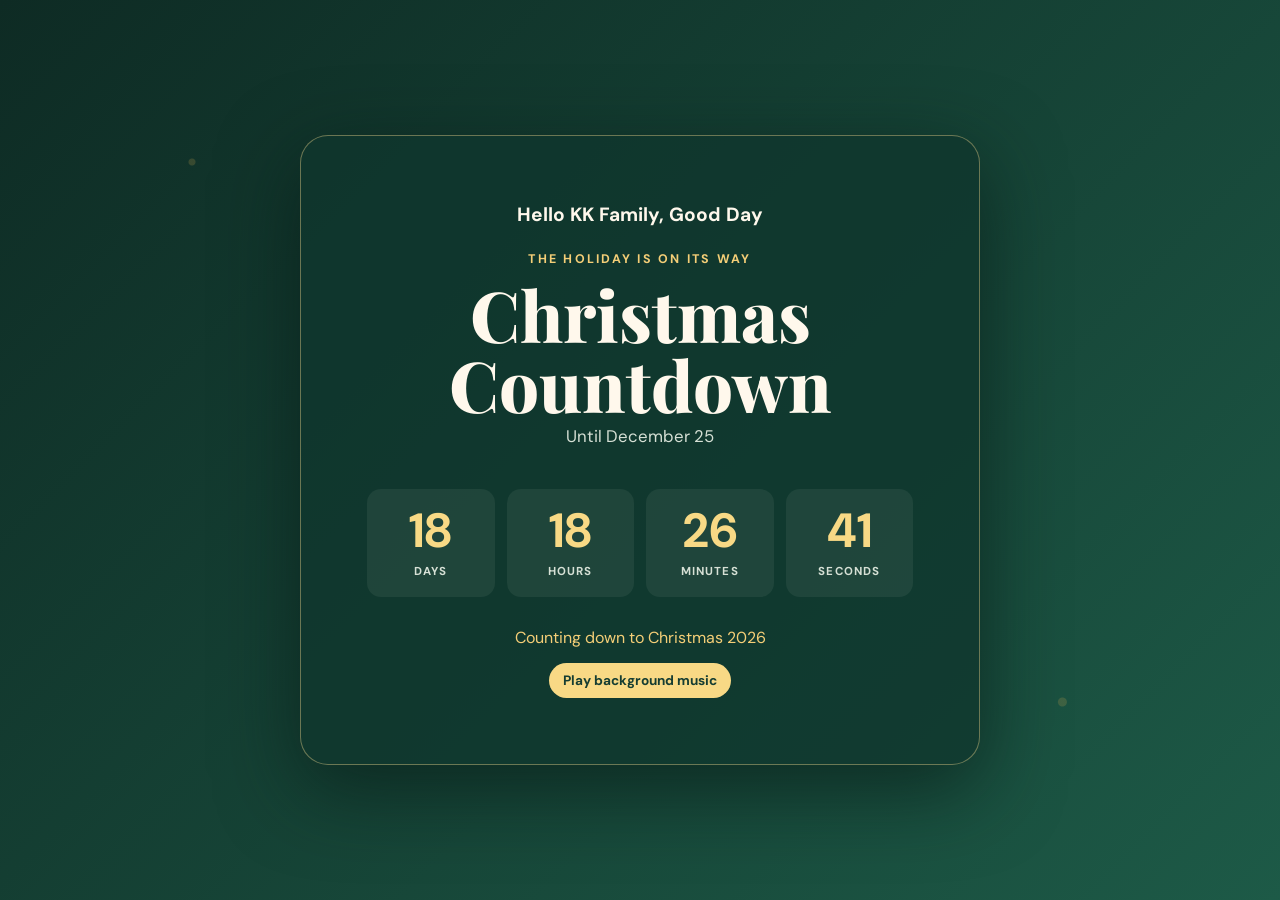
==== index.html @ fd0c92f4 "deploy birthday site" ====
<!doctype html>
<html lang="en">
  <head>
    <meta charset="UTF-8" />
    <meta name="viewport" content="width=device-width, initial-scale=1.0" />
    <title>Christmas Countdown</title>
    <link rel="preconnect" href="https://fonts.googleapis.com" />
    <link rel="preconnect" href="https://fonts.gstatic.com" crossorigin />
    <link
      href="https://fonts.googleapis.com/css2?family=DM+Sans:wght@400;500;700&family=Playfair+Display:wght@700;800&display=swap"
      rel="stylesheet"
    />
    <link rel="stylesheet" href="styles.css" />
  </head>
  <body>
    <main class="countdown-card" aria-labelledby="page-title">
      <p class="greeting">Hello KK Family, Good Day</p>
      <p class="eyebrow">The holiday is on its way</p>
      <h1 id="page-title">Christmas Countdown</h1>
      <p class="intro">Until December 25</p>

      <section class="timer" aria-label="Time remaining until Christmas">
        <div class="time-unit">
          <strong id="days">0</strong>
          <span>Days</span>
        </div>
        <div class="time-unit">
          <strong id="hours">0</strong>
          <span>Hours</span>
        </div>
        <div class="time-unit">
          <strong id="minutes">0</strong>
          <span>Minutes</span>
        </div>
        <div class="time-unit">
          <strong id="seconds">0</strong>
          <span>Seconds</span>
        </div>
      </section>

      <p id="status" class="status" aria-live="polite"></p>
      <button id="music-toggle" class="music-toggle" type="button">Play background music</button>
    </main>
    <iframe
      class="background-audio"
      title="Boulevard of Broken Dreams by Green Day"
      src="https://www.youtube.com/embed/hBvJyi3fbtA?autoplay=1&loop=1&playlist=hBvJyi3fbtA&controls=0&rel=0"
      allow="autoplay; encrypted-media"
    ></iframe>
    <script src="script.js"></script>
  </body>
</html>
---- styles.css ----
:root {
  color: #fff8ec;
  background: #153d32;
  font-family: "DM Sans", sans-serif;
}

* { box-sizing: border-box; }

.background-audio {
  position: fixed;
  width: 1px;
  height: 1px;
  opacity: 0;
  pointer-events: none;
  border: 0;
}

body {
  min-height: 100vh;
  margin: 0;
  display: grid;
  place-items: center;
  padding: 24px;
  background:
    radial-gradient(circle at 15% 18%, #d3a84d33 0 3px, transparent 4px),
    radial-gradient(circle at 83% 78%, #d3a84d33 0 4px, transparent 5px),
    linear-gradient(135deg, #0e2b24, #1d5a47);
}

.countdown-card {
  width: min(680px, 100%);
  padding: clamp(34px, 7vw, 66px);
  text-align: center;
  border: 1px solid #f6d78d66;
  border-radius: 28px;
  background: #10362dcc;
  box-shadow: 0 24px 80px #071b16aa;
}

.eyebrow, .intro, .status { margin: 0; }
.greeting { margin: 0 0 24px; color: #fff8ec; font-size: clamp(1rem, 2.5vw, 1.2rem); font-weight: 700; }
.eyebrow { color: #f4ce77; font-size: .78rem; font-weight: 700; letter-spacing: .18em; text-transform: uppercase; }
h1 { margin: 12px 0 6px; font: 800 clamp(2.3rem, 7vw, 4.4rem)/1 "Playfair Display", serif; }
.intro { color: #d6e0d5; font-size: 1.05rem; }

.timer { display: grid; grid-template-columns: repeat(4, 1fr); gap: 12px; margin: 42px 0 30px; }
.time-unit { padding: 18px 8px; border-radius: 14px; background: #fff8ec10; }
.time-unit strong { display: block; color: #f8d985; font-size: clamp(1.7rem, 5vw, 3rem); line-height: 1; }
.time-unit span { display: block; margin-top: 9px; color: #d6e0d5; font-size: .72rem; font-weight: 700; letter-spacing: .1em; text-transform: uppercase; }
.status { min-height: 1.5em; color: #f4ce77; }
.music-toggle {
  margin-top: 12px;
  padding: 9px 14px;
  color: #153d32;
  font: inherit;
  font-size: .85rem;
  font-weight: 700;
  border: 0;
  border-radius: 999px;
  background: #f8d985;
  cursor: pointer;
}
.music-toggle:hover { background: #fff0bf; }

@media (max-width: 470px) {
  .timer { grid-template-columns: repeat(2, 1fr); margin: 30px 0 24px; }
}
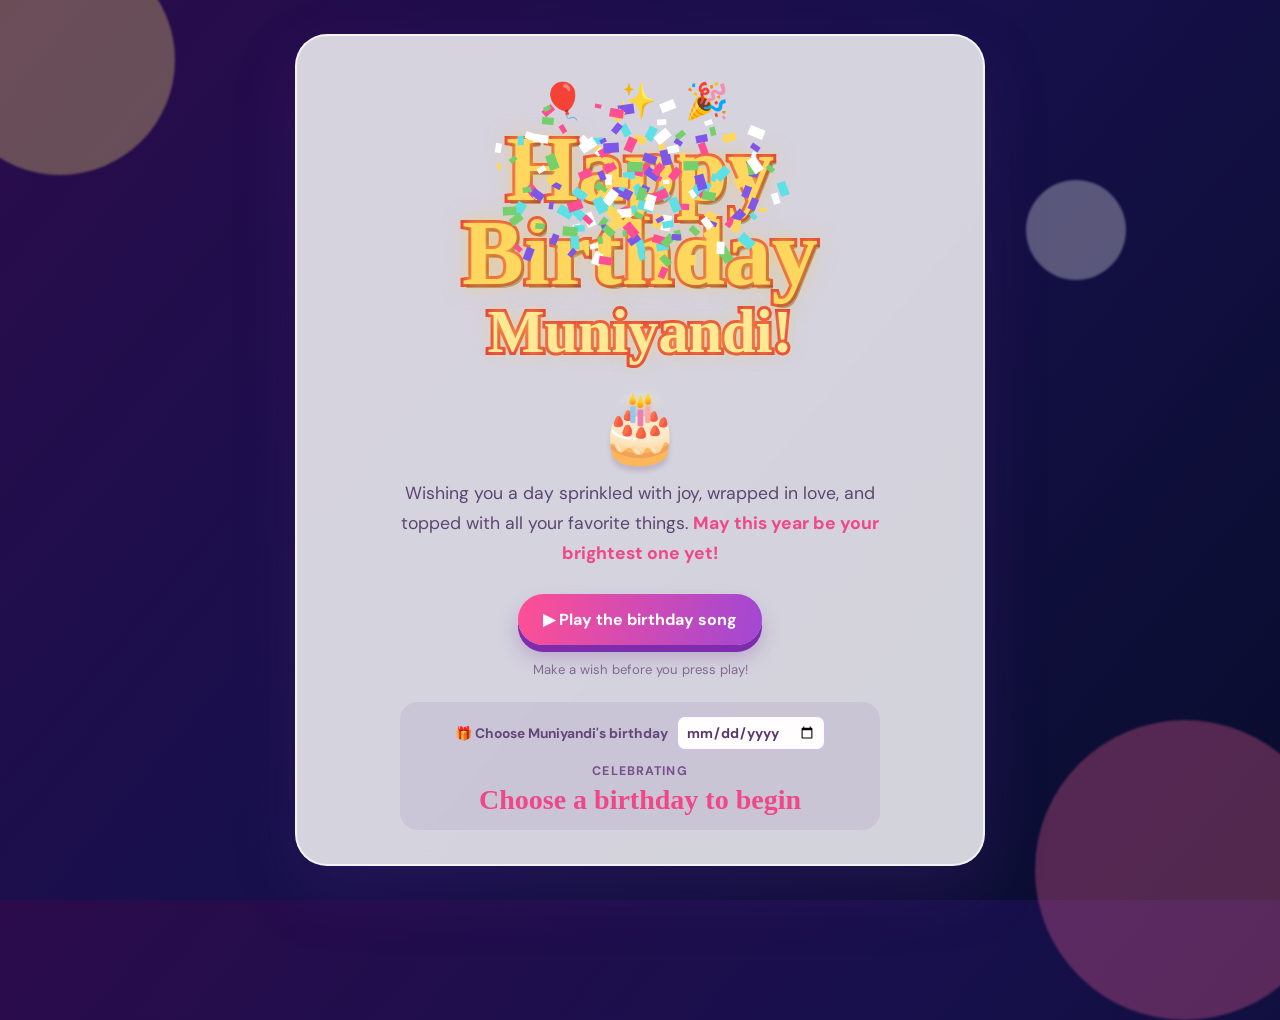
==== commit 30c32d0c: "Deploy Birthday Site" ====
--- a/index.html
+++ b/index.html
@@ -1,52 +1,129 @@
 <!doctype html>
 <html lang="en">
-  <head>
-    <meta charset="UTF-8" />
-    <meta name="viewport" content="width=device-width, initial-scale=1.0" />
-    <title>Christmas Countdown</title>
-    <link rel="preconnect" href="https://fonts.googleapis.com" />
-    <link rel="preconnect" href="https://fonts.gstatic.com" crossorigin />
-    <link
-      href="https://fonts.googleapis.com/css2?family=DM+Sans:wght@400;500;700&family=Playfair+Display:wght@700;800&display=swap"
-      rel="stylesheet"
-    />
-    <link rel="stylesheet" href="styles.css" />
-  </head>
-  <body>
-    <main class="countdown-card" aria-labelledby="page-title">
-      <p class="greeting">Hello KK Family, Good Day</p>
-      <p class="eyebrow">The holiday is on its way</p>
-      <h1 id="page-title">Christmas Countdown</h1>
-      <p class="intro">Until December 25</p>
+<head>
+  <meta charset="UTF-8" />
+  <meta name="viewport" content="width=device-width, initial-scale=1.0" />
+  <title>Happy Birthday!</title>
+  <style>
+    @import url('https://fonts.googleapis.com/css2?family=Baloo+2:wght@500;600;700;800&family=DM+Sans:wght@400;500;700&display=swap');
 
-      <section class="timer" aria-label="Time remaining until Christmas">
-        <div class="time-unit">
-          <strong id="days">0</strong>
-          <span>Days</span>
-        </div>
-        <div class="time-unit">
-          <strong id="hours">0</strong>
-          <span>Hours</span>
-        </div>
-        <div class="time-unit">
-          <strong id="minutes">0</strong>
-          <span>Minutes</span>
-        </div>
-        <div class="time-unit">
-          <strong id="seconds">0</strong>
-          <span>Seconds</span>
-        </div>
+    :root { --ink:#4b265f; --pink:#ff5d9e; --yellow:#ffd75f; --cream:#fffaf1; }
+    * { box-sizing:border-box; }
+    body {
+      min-height:100vh; margin:0; overflow:hidden; color:var(--ink);
+      font-family:"DM Sans", sans-serif;
+      background:linear-gradient(130deg,#2b0b4b 0%,#17104c 48%,#080d2c 100%);
+    }
+    .bubble { position:absolute; border-radius:50%; opacity:.3; filter:blur(1px); animation: drift 11s ease-in-out infinite; }
+    .bubble.one {width:230px;height:230px; background:#ffe977; top:-55px;left:-55px;}
+    .bubble.two {width:300px;height:300px; background:#ff689d; bottom:-120px;right:-55px; animation-delay:-4s;}
+    .bubble.three {width:100px;height:100px; background:#fff; top:20%;right:12%; animation-delay:-7s;}
+    @keyframes drift { 50% { transform:translate(25px,35px) scale(1.12); } }
+    #balloons { position:fixed; inset:0; pointer-events:none; overflow:hidden; z-index:0; }
+    .balloon { position:absolute; bottom:-90px; font-size:clamp(2rem,4vw,3.6rem); filter:drop-shadow(0 5px 5px rgba(0,0,0,.2)); animation:rise var(--rise-time) linear forwards; }
+    @keyframes rise { from { transform:translate3d(0,0,0) rotate(-7deg); } 50% { transform:translate3d(var(--sway),-58vh,0) rotate(8deg); } to { transform:translate3d(var(--sway-back),-115vh,0) rotate(-7deg); } }
+    main { min-height:100vh; display:grid; place-items:center; padding:28px 18px; position:relative; z-index:1; }
+    .card {
+      width:min(690px,100%); text-align:center; padding:42px 36px 34px;
+      background:rgba(255,255,255,.82); border:2px solid rgba(255,255,255,.75);
+      border-radius:32px; box-shadow:0 25px 60px rgba(76,35,121,.28); backdrop-filter:blur(10px);
+    }
+    .party { font-size:2.2rem; letter-spacing:10px; margin-bottom:3px; animation:bounce 1.4s ease-in-out infinite; }
+    @keyframes bounce { 50% { transform:translateY(-8px) rotate(3deg); } }
+    h1 { margin:0; font-family:"Baloo 2", cursive; font-size:clamp(3rem,9vw,5.8rem); line-height:.9; font-weight:800; color:#ffd75f; -webkit-text-stroke:6px #e53935; paint-order:stroke fill; text-shadow:0 0 8px rgba(255,215,95,.75),0 0 22px rgba(255,192,55,.5),3px 4px 0 rgba(109,57,20,.45); }
+    h1 span { display:block; color:#ffe994; font-size:.65em; margin-top:10px; text-shadow:0 0 10px rgba(255,220,105,.65),0 0 20px rgba(255,194,57,.35); }
+    .cake { font-size:4.3rem; margin:23px 0 8px; filter:drop-shadow(0 5px 2px rgba(80,35,100,.16)); animation:wobble 2.2s ease-in-out infinite; }
+    @keyframes wobble { 50% { transform:rotate(-5deg) translateY(-3px); } }
+    .message { max-width:500px; margin:0 auto 25px; font-size:1.1rem; line-height:1.7; color:#5c4770; }
+    .message strong { color:#ef4788; }
+    button {
+      border:0; border-radius:999px; padding:15px 25px; cursor:pointer; color:white;
+      font:700 1rem "DM Sans",sans-serif; background:linear-gradient(100deg,#ff4f94,#a147d4);
+      box-shadow:0 7px 0 #7c2cac,0 12px 20px rgba(116,40,148,.27); transition:transform .18s,box-shadow .18s;
+    }
+    button:hover { transform:translateY(-2px); box-shadow:0 9px 0 #7c2cac,0 15px 22px rgba(116,40,148,.27); }
+    button:active { transform:translateY(5px); box-shadow:0 2px 0 #7c2cac,0 5px 10px rgba(116,40,148,.2); }
+    .hint { margin:16px 0 0; color:#816b91; font-size:.82rem; }
+    .age-panel { margin:24px auto 0; max-width:480px; padding:14px 16px; border-radius:18px; background:rgba(105,59,144,.09); }
+    .birthday-label { display:flex; align-items:center; justify-content:center; gap:9px; color:#64477a; font-size:.86rem; font-weight:700; }
+    input[type="date"] { border:1px solid #d9bbeb; border-radius:8px; padding:6px 8px; color:#56386d; background:#fffdfd; font:inherit; }
+    .age-title { margin:13px 0 5px; color:#77518b; font-size:.78rem; font-weight:700; letter-spacing:.09em; text-transform:uppercase; }
+    #age { color:#ef4788; font-family:"Baloo 2",cursive; font-size:clamp(1.35rem,4vw,1.75rem); font-weight:800; }
+    #confetti { inset:0; position:fixed; width:100%; height:100%; pointer-events:none; z-index:4; }
+    .confetti { position:absolute; top:-24px; width:10px; height:17px; border-radius:2px; animation:fall linear forwards; }
+    @keyframes fall { to { transform:translate3d(var(--drift),110vh,0) rotate(720deg); } }
+    @media (max-width:480px) { .card { padding:34px 22px 28px; border-radius:26px; } .party{font-size:1.7rem;} .message{font-size:1rem;} }
+  </style>
+</head>
+<body>
+  <div id="balloons" aria-hidden="true"></div>
+  <div class="bubble one"></div><div class="bubble two"></div><div class="bubble three"></div>
+  <canvas id="confetti"></canvas>
+  <main>
+    <section class="card" aria-label="Birthday greeting">
+      <div class="party" aria-hidden="true">🎈 ✨ 🎉</div>
+      <h1>Happy Birthday<span>Muniyandi!</span></h1>
+      <div class="cake" aria-hidden="true">🎂</div>
+      <p class="message">Wishing you a day sprinkled with joy, wrapped in love, and topped with all your favorite things. <strong>May this year be your brightest one yet!</strong></p>
+      <button id="songButton" type="button" aria-label="Play birthday song">▶ Play the birthday song</button>
+      <p class="hint">Make a wish before you press play!</p>
+      <section class="age-panel" aria-label="Birthday age counter">
+        <label class="birthday-label" for="birthday">🎁 Choose Muniyandi's birthday <input id="birthday" type="date" /></label>
+        <p class="age-title">Celebrating</p>
+        <div id="age" aria-live="polite">Choose a birthday to begin</div>
       </section>
+    </section>
+  </main>
+  <script>
+    // A lightweight confetti shower created entirely with the canvas API.
+    const canvas = document.getElementById('confetti'), ctx = canvas.getContext('2d');
+    let pieces = [];
+    function sizeCanvas(){ canvas.width=innerWidth*devicePixelRatio; canvas.height=innerHeight*devicePixelRatio; ctx.setTransform(devicePixelRatio,0,0,devicePixelRatio,0,0); }
+    addEventListener('resize', sizeCanvas); sizeCanvas();
+    function burst(amount=150){
+      const colors=['#ff4f94','#ffd75f','#5de0e6','#7e57e8','#75d06c','#fff'];
+      for(let i=0;i<amount;i++) pieces.push({x:innerWidth/2+(Math.random()-.5)*180,y:innerHeight*.28+(Math.random()-.5)*60,vx:(Math.random()-.5)*9,vy:Math.random()*-8-2,g:.14+Math.random()*.1,r:Math.random()*6+4,c:colors[i%colors.length],a:Math.random()*6.28,spin:(Math.random()-.5)*.25});
+    }
+    function draw(){
+      ctx.clearRect(0,0,innerWidth,innerHeight);
+      pieces=pieces.filter(p=>p.y<innerHeight+30);
+      for(const p of pieces){ p.x+=p.vx; p.y+=p.vy; p.vy+=p.g; p.a+=p.spin; ctx.save();ctx.translate(p.x,p.y);ctx.rotate(p.a);ctx.fillStyle=p.c;ctx.fillRect(-p.r/2,-p.r,p.r,p.r*1.6);ctx.restore(); }
+      requestAnimationFrame(draw);
+    }
+    draw(); burst(180); setInterval(()=>burst(35),3200);
 
-      <p id="status" class="status" aria-live="polite"></p>
-      <button id="music-toggle" class="music-toggle" type="button">Play background music</button>
-    </main>
-    <iframe
-      class="background-audio"
-      title="Boulevard of Broken Dreams by Green Day"
-      src="https://www.youtube.com/embed/hBvJyi3fbtA?autoplay=1&loop=1&playlist=hBvJyi3fbtA&controls=0&rel=0"
-      allow="autoplay; encrypted-media"
-    ></iframe>
-    <script src="script.js"></script>
-  </body>
+    // Float colorful balloons up from the bottom at irregular intervals.
+    const balloonLayer=document.getElementById('balloons'), balloonSet=['🎈','🎈','🎈','🎈','🎉'];
+    function floatBalloon(){
+      const balloon=document.createElement('span'); balloon.className='balloon';
+      balloon.textContent=balloonSet[Math.floor(Math.random()*balloonSet.length)];
+      const sway=(Math.random()-.5)*150; balloon.style.left=`${5+Math.random()*90}%`; balloon.style.setProperty('--sway',`${sway}px`); balloon.style.setProperty('--sway-back',`${-sway}px`);
+      balloon.style.setProperty('--rise-time',`${8+Math.random()*5}s`); balloonLayer.appendChild(balloon);
+      balloon.addEventListener('animationend',()=>balloon.remove());
+    }
+    for(let i=0;i<6;i++) setTimeout(floatBalloon,i*900); setInterval(floatBalloon,1800);
+
+    // Calculate the completed years, months, and days from the selected birthday.
+    const birthdayInput=document.getElementById('birthday'), ageOutput=document.getElementById('age');
+    function updateAge(){
+      if(!birthdayInput.value){ ageOutput.textContent='Choose a birthday to begin'; return; }
+      const born=new Date(`${birthdayInput.value}T00:00:00`), now=new Date();
+      if(born>now){ ageOutput.textContent='That birthday is still to come!'; return; }
+      let years=now.getFullYear()-born.getFullYear(), months=now.getMonth()-born.getMonth(), days=now.getDate()-born.getDate();
+      if(days<0){ const lastMonth=new Date(now.getFullYear(),now.getMonth(),0).getDate(); days+=lastMonth; months--; }
+      if(months<0){ months+=12; years--; }
+      ageOutput.textContent=`${years} years · ${months} months · ${days} days`;
+    }
+    birthdayInput.addEventListener('change',updateAge); setInterval(updateAge,60000);
+
+    // Plays a cheerful "Happy Birthday" melody with Web Audio—no sound file needed.
+    const notes={F4:349.23,G4:392,A4:440,B4:493.88,C5:523.25,D5:587.33,E5:659.25,G5:783.99};
+    const melody=[['G4',.32],['G4',.18],['A4',.5],['G4',.5],['C5',.5],['B4',.9],['G4',.32],['G4',.18],['A4',.5],['G4',.5],['D5',.5],['C5',.9],['G4',.32],['G4',.18],['G5',.5],['E5',.5],['C5',.5],['B4',.5],['A4',.8],['F4',.32],['F4',.18],['E5',.5],['C5',.5],['D5',.5],['C5',1]];
+    document.getElementById('songButton').addEventListener('click', function(){
+      const AudioContext=window.AudioContext||window.webkitAudioContext, audio=new AudioContext(); let time=audio.currentTime+.05;
+      melody.forEach(([note,length])=>{ const osc=audio.createOscillator(), gain=audio.createGain(); osc.type='triangle';osc.frequency.value=notes[note]||349.23; gain.gain.setValueAtTime(.0001,time);gain.gain.exponentialRampToValueAtTime(.16,time+.02);gain.gain.exponentialRampToValueAtTime(.0001,time+length*.92);osc.connect(gain).connect(audio.destination);osc.start(time);osc.stop(time+length);time+=length; });
+      this.textContent='♫ Playing your birthday song…'; this.disabled=true; burst(230); setTimeout(()=>{this.textContent='▶ Play it again';this.disabled=false;audio.close();},(time-audio.currentTime)*1000+200);
+    });
+  </script>
+</body>
 </html>
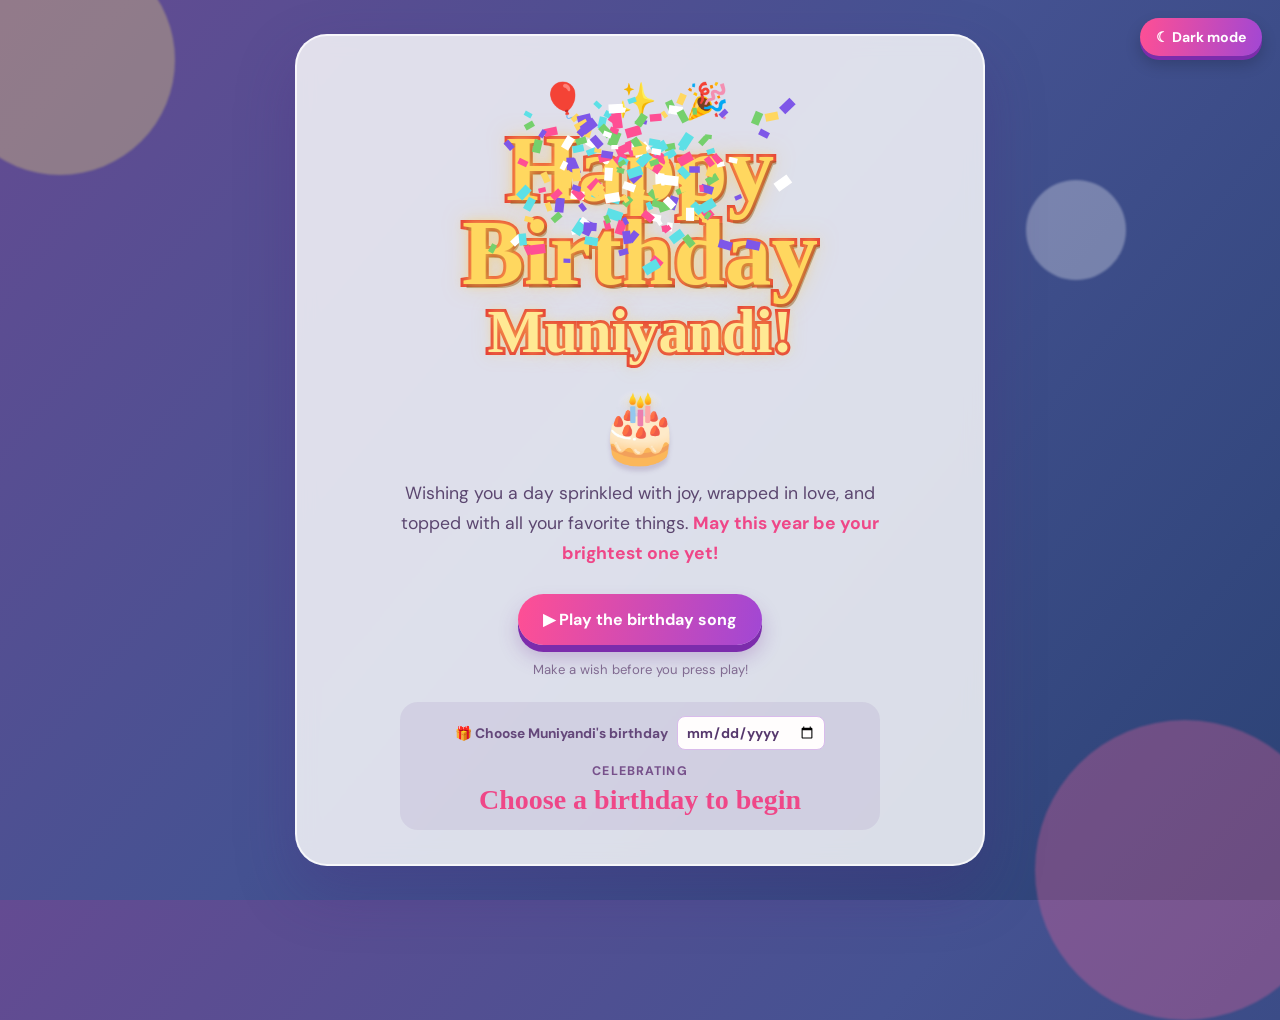
==== commit f996805f: "Add Dark Mode Styles" ====
--- a/index.html
+++ b/index.html
@@ -12,7 +12,7 @@
     body {
       min-height:100vh; margin:0; overflow:hidden; color:var(--ink);
       font-family:"DM Sans", sans-serif;
-      background:linear-gradient(130deg,#2b0b4b 0%,#17104c 48%,#080d2c 100%);
+      background:linear-gradient(130deg,#644b92 0%,#455292 48%,#2b4275 100%); transition:background .3s,color .3s;
     }
     .bubble { position:absolute; border-radius:50%; opacity:.3; filter:blur(1px); animation: drift 11s ease-in-out infinite; }
     .bubble.one {width:230px;height:230px; background:#ffe977; top:-55px;left:-55px;}
@@ -25,7 +25,7 @@
     main { min-height:100vh; display:grid; place-items:center; padding:28px 18px; position:relative; z-index:1; }
     .card {
       width:min(690px,100%); text-align:center; padding:42px 36px 34px;
-      background:rgba(255,255,255,.82); border:2px solid rgba(255,255,255,.75);
+      background:rgba(255,255,255,.82); border:2px solid rgba(255,255,255,.75); transition:background .3s,border-color .3s,box-shadow .3s;
       border-radius:32px; box-shadow:0 25px 60px rgba(76,35,121,.28); backdrop-filter:blur(10px);
     }
     .party { font-size:2.2rem; letter-spacing:10px; margin-bottom:3px; animation:bounce 1.4s ease-in-out infinite; }
@@ -49,6 +49,14 @@
     input[type="date"] { border:1px solid #d9bbeb; border-radius:8px; padding:6px 8px; color:#56386d; background:#fffdfd; font:inherit; }
     .age-title { margin:13px 0 5px; color:#77518b; font-size:.78rem; font-weight:700; letter-spacing:.09em; text-transform:uppercase; }
     #age { color:#ef4788; font-family:"Baloo 2",cursive; font-size:clamp(1.35rem,4vw,1.75rem); font-weight:800; }
+    .theme-toggle { position:fixed; top:18px; right:18px; z-index:5; padding:10px 16px; font-size:.88rem; box-shadow:0 4px 0 #7c2cac,0 8px 16px rgba(0,0,0,.2); }
+    body.dark-mode { background:linear-gradient(130deg,#190729 0%,#100c32 48%,#050817 100%); color:#f8efff; }
+    body.dark-mode .card { background:rgba(25,16,47,.92); border-color:rgba(255,255,255,.18); box-shadow:0 25px 60px rgba(0,0,0,.48); }
+    body.dark-mode .message { color:#e6d9ef; }
+    body.dark-mode .hint { color:#cbb8d9; }
+    body.dark-mode .age-panel { background:rgba(255,255,255,.08); }
+    body.dark-mode .birthday-label, body.dark-mode .age-title { color:#e0ccea; }
+    body.dark-mode input[type="date"] { color:#f8efff; background:#33234d; border-color:#a985c7; color-scheme:dark; }
     #confetti { inset:0; position:fixed; width:100%; height:100%; pointer-events:none; z-index:4; }
     .confetti { position:absolute; top:-24px; width:10px; height:17px; border-radius:2px; animation:fall linear forwards; }
     @keyframes fall { to { transform:translate3d(var(--drift),110vh,0) rotate(720deg); } }
@@ -59,6 +67,7 @@
   <div id="balloons" aria-hidden="true"></div>
   <div class="bubble one"></div><div class="bubble two"></div><div class="bubble three"></div>
   <canvas id="confetti"></canvas>
+  <button id="themeToggle" class="theme-toggle" type="button" aria-pressed="false">☾ Dark mode</button>
   <main>
     <section class="card" aria-label="Birthday greeting">
       <div class="party" aria-hidden="true">🎈 ✨ 🎉</div>
@@ -75,6 +84,17 @@
     </section>
   </main>
   <script>
+    // Toggle the darker card and control palette, remembering the visitor's choice.
+    const themeToggle=document.getElementById('themeToggle');
+    function setTheme(isDark){
+      document.body.classList.toggle('dark-mode',isDark);
+      themeToggle.setAttribute('aria-pressed',String(isDark));
+      themeToggle.textContent=isDark ? '☀ Light mode' : '☾ Dark mode';
+      localStorage.setItem('birthday-theme',isDark ? 'dark' : 'light');
+    }
+    setTheme(localStorage.getItem('birthday-theme')==='dark');
+    themeToggle.addEventListener('click',()=>setTheme(!document.body.classList.contains('dark-mode')));
+
     // A lightweight confetti shower created entirely with the canvas API.
     const canvas = document.getElementById('confetti'), ctx = canvas.getContext('2d');
     let pieces = [];
